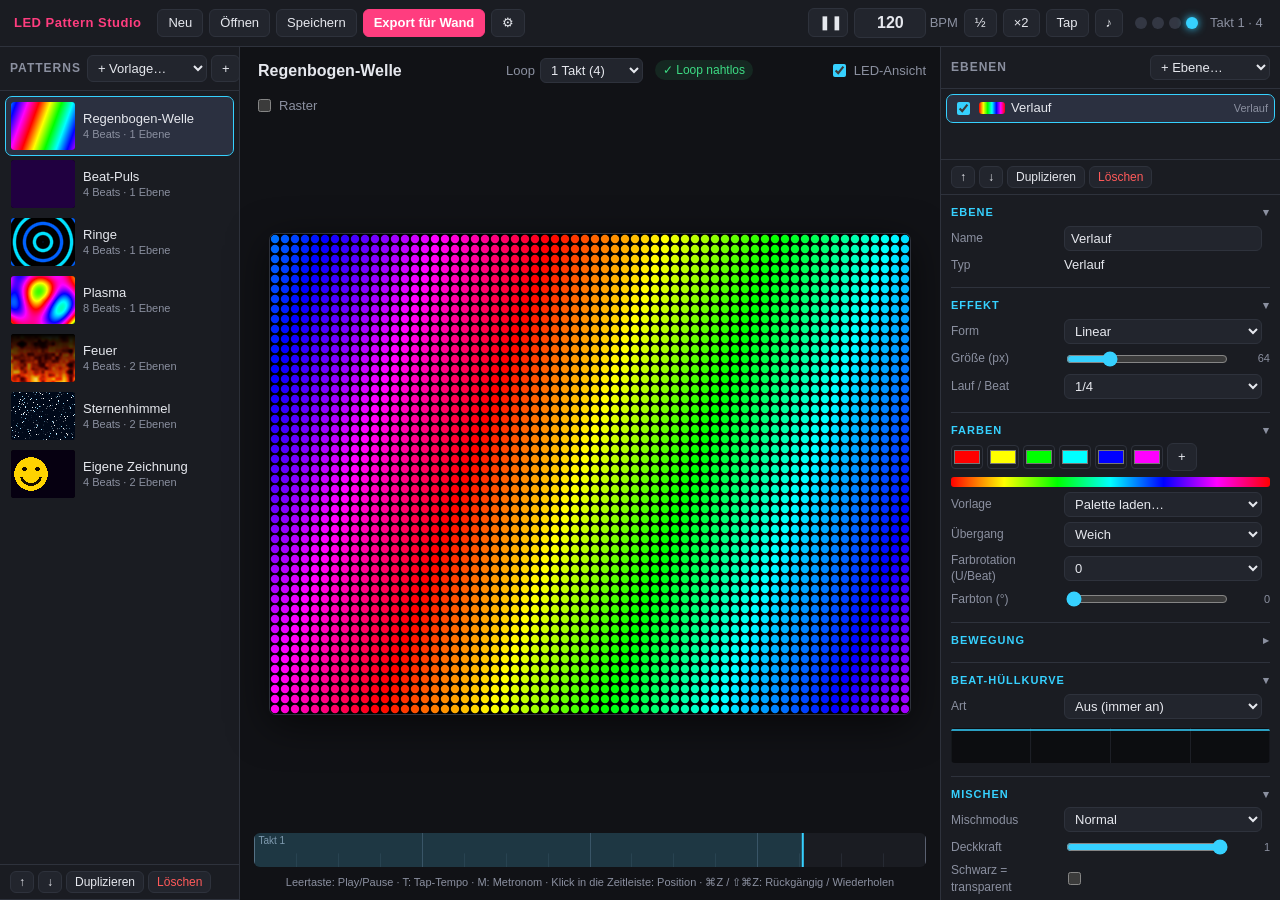
==== pattern-studio/index.html @ 5347a27d "Pattern Studio: macOS-Editor für 64x48 LED-Patterns mit BPM-Vorschau Browser-basierter Editor (ohne " ====
<!doctype html>
<html lang="de">
<head>
  <meta charset="utf-8">
  <meta name="viewport" content="width=device-width, initial-scale=1">
  <title>LED Pattern Studio</title>
  <link rel="stylesheet" href="css/style.css">
</head>
<body>
  <header class="topbar">
    <div class="brand">LED&nbsp;Pattern&nbsp;Studio</div>
    <div class="file-actions">
      <button id="btnNew" title="Neues Projekt">Neu</button>
      <button id="btnOpen" title="Projekt öffnen (⌘O)">Öffnen</button>
      <button id="btnSave" title="Projekt speichern (⌘S)">Speichern</button>
      <button id="btnExport" class="accent" title="Alle Patterns für die Wand exportieren">Export für Wand</button>
      <button id="btnSettings" title="Projekteinstellungen">⚙</button>
      <input type="file" id="fileInput" accept=".json,.ledproj,application/json" hidden>
    </div>
    <div class="transport">
      <button id="btnPlay" class="play" title="Abspielen / Pause (Leertaste)">❚❚</button>
      <label class="bpm">
        <input id="bpmInput" type="number" min="20" max="300" step="0.1" value="120">
        <span>BPM</span>
      </label>
      <button id="btnHalf" title="Halbes Tempo">½</button>
      <button id="btnDouble" title="Doppeltes Tempo">×2</button>
      <button id="btnTap" title="Tempo tippen (T)">Tap</button>
      <button id="btnMetro" title="Metronom-Klick an/aus (M)">♪</button>
      <div class="beat-dots" id="beatDots"><i></i><i></i><i></i><i></i></div>
      <div class="position" id="position">1 · 1</div>
    </div>
  </header>

  <main class="layout">
    <aside class="panel library">
      <div class="panel-head">
        <h2>Patterns</h2>
        <div class="head-actions">
          <select id="presetSelect" title="Neues Pattern aus Vorlage"><option value="">+ Vorlage…</option></select>
          <button id="btnAddPattern" title="Leeres Pattern">+</button>
        </div>
      </div>
      <ul id="patternList" class="pattern-list"></ul>
      <div class="panel-foot">
        <button id="btnPatUp" title="Nach oben">↑</button>
        <button id="btnPatDown" title="Nach unten">↓</button>
        <button id="btnPatDup" title="Duplizieren">Duplizieren</button>
        <button id="btnPatDel" class="danger" title="Löschen">Löschen</button>
      </div>
    </aside>

    <section class="stage">
      <div class="stage-head">
        <input id="patternName" class="pattern-name" spellcheck="false">
        <label class="inline">Loop
          <select id="loopBeats">
            <option value="1">1 Beat</option><option value="2">2 Beats</option><option value="4">1 Takt (4)</option>
            <option value="8">2 Takte (8)</option><option value="16">4 Takte (16)</option><option value="32">8 Takte (32)</option>
          </select>
        </label>
        <span id="loopStatus" class="loop-status"></span>
        <div class="spacer"></div>
        <label class="inline"><input type="checkbox" id="ledLook" checked> LED-Ansicht</label>
        <label class="inline"><input type="checkbox" id="showGrid"> Raster</label>
      </div>

      <div id="drawBar" class="draw-bar" hidden>
        <div class="tools" id="drawTools">
          <button data-tool="pen" title="Stift (P)">✎ Stift</button>
          <button data-tool="erase" title="Radierer (E)">⌫ Radierer</button>
          <button data-tool="line" title="Linie (L)">／ Linie</button>
          <button data-tool="rect" title="Rechteck (R)">▭ Rechteck</button>
          <button data-tool="ellipse" title="Ellipse (O)">◯ Ellipse</button>
          <button data-tool="fill" title="Füllen (F)">▩ Füllen</button>
          <button data-tool="pick" title="Pipette (I)">⊙ Pipette</button>
        </div>
        <input type="color" id="drawColor" value="#ffffff" title="Zeichenfarbe">
        <label class="inline">Größe <select id="drawSize"><option>1</option><option>2</option><option>3</option><option>4</option><option>6</option></select></label>
        <label class="inline"><input type="checkbox" id="drawFilled"> gefüllt</label>
        <label class="inline"><input type="checkbox" id="drawMirror"> spiegeln</label>
        <button id="btnClearDraw" class="danger">Ebene leeren</button>
      </div>

      <div class="canvas-wrap" id="canvasWrap">
        <canvas id="preview"></canvas>
      </div>

      <div class="timeline-wrap">
        <canvas id="timeline" height="34"></canvas>
      </div>
      <div class="hint" id="stageHint">Leertaste: Play/Pause · T: Tap-Tempo · M: Metronom · Klick in die Zeitleiste: Position · ⌘Z / ⇧⌘Z: Rückgängig / Wiederholen</div>
    </section>

    <aside class="panel layers-panel">
      <div class="panel-head">
        <h2>Ebenen</h2>
        <div class="head-actions">
          <select id="addLayerSelect"><option value="">+ Ebene…</option></select>
        </div>
      </div>
      <ul id="layerList" class="layer-list"></ul>
      <div class="panel-foot">
        <button id="btnLayerUp" title="Nach oben">↑</button>
        <button id="btnLayerDown" title="Nach unten">↓</button>
        <button id="btnLayerDup" title="Duplizieren">Duplizieren</button>
        <button id="btnLayerDel" class="danger" title="Löschen">Löschen</button>
      </div>
      <div id="inspector" class="inspector"></div>
    </aside>
  </main>

  <dialog id="exportDialog">
    <form method="dialog">
      <h2>Export für die Wand</h2>
      <p class="muted">Alle Patterns werden auf eine Referenz-BPM gerendert und nach <b>Beat-Position</b> abgelegt. Der Pico&nbsp;2W bestimmt beim Abspielen die echte Geschwindigkeit: <code>frame = floor(beat · framesPerBeat) mod frameCount</code>.</p>
      <div class="grid2">
        <label>Referenz-BPM <input id="expBpm" type="number" min="20" max="300" step="0.1"></label>
        <label>FPS bei Referenz-BPM <input id="expFps" type="number" min="5" max="120" step="1" value="30"></label>
        <label>Pixelformat
          <select id="expFormat"><option value="rgb888">RGB888 (3 Byte/Pixel)</option><option value="rgb565">RGB565 (2 Byte/Pixel)</option></select>
        </label>
        <label>Frames pro Beat <output id="expFpb">–</output></label>
      </div>
      <div id="expSummary" class="exp-summary"></div>
      <progress id="expProgress" value="0" max="1" hidden></progress>
      <div class="dialog-actions">
        <button value="cancel">Abbrechen</button>
        <button id="btnExportJson" type="button">Projekt-JSON (parametrisch)</button>
        <button id="btnExportBank" type="button" class="accent">Bank exportieren (.lwb)</button>
      </div>
    </form>
  </dialog>

  <dialog id="settingsDialog">
    <form method="dialog">
      <h2>Projekteinstellungen</h2>
      <div class="grid2">
        <label>Projektname <input id="setName" type="text"></label>
        <label>Referenz-BPM <input id="setBpm" type="number" min="20" max="300" step="0.1"></label>
        <label>Breite (Pixel) <input id="setW" type="number" min="1" max="256"></label>
        <label>Höhe (Pixel) <input id="setH" type="number" min="1" max="256"></label>
      </div>
      <p class="muted">Eine kleine Wand hat 64 × 48 Pixel. Zeichnungen werden beim Ändern der Größe beschnitten bzw. aufgefüllt.</p>
      <div class="dialog-actions">
        <button value="cancel">Abbrechen</button>
        <button id="btnSettingsOk" value="ok" class="accent">Übernehmen</button>
      </div>
    </form>
  </dialog>

  <div id="toast" class="toast"></div>

  <script src="js/renderer.js"></script>
  <script src="js/presets.js"></script>
  <script src="js/app.js"></script>
</body>
</html>
---- pattern-studio/css/style.css ----
:root {
  --bg: #111216;
  --panel: #1a1c22;
  --panel2: #22252d;
  --line: #2e323c;
  --text: #e6e8ee;
  --muted: #8b90a0;
  --accent: #ff3d7f;
  --accent2: #36d1ff;
  --danger: #ff5a5a;
  --ok: #3ddc84;
  --warn: #ffb020;
  color-scheme: dark;
}

* { box-sizing: border-box; }
html, body { margin: 0; height: 100%; background: var(--bg); color: var(--text);
  font: 13px/1.35 -apple-system, BlinkMacSystemFont, "SF Pro Text", "Helvetica Neue", sans-serif; }
body { display: flex; flex-direction: column; overflow: hidden; user-select: none; -webkit-user-select: none; }

button, select, input { font: inherit; color: var(--text); }
button {
  background: var(--panel2); border: 1px solid var(--line); border-radius: 6px;
  padding: 4px 10px; cursor: pointer; white-space: nowrap;
}
button:hover { border-color: #4a5060; }
button.accent { background: var(--accent); border-color: var(--accent); color: #fff; font-weight: 600; }
button.danger { color: var(--danger); }
button.active { background: var(--accent2); border-color: var(--accent2); color: #000; }
select, input[type=number], input[type=text] {
  background: var(--panel2); border: 1px solid var(--line); border-radius: 6px; padding: 3px 6px;
}
input[type=number] { width: 70px; }
input[type=color] { width: 32px; height: 24px; padding: 0; border: 1px solid var(--line); border-radius: 4px; background: none; cursor: pointer; }
input[type=range] { width: 100%; accent-color: var(--accent2); }
input[type=checkbox] { accent-color: var(--accent2); }
label.inline { display: inline-flex; align-items: center; gap: 5px; color: var(--muted); }

/* ---------- top bar */
.topbar {
  display: flex; align-items: center; gap: 16px; padding: 8px 14px;
  background: var(--panel); border-bottom: 1px solid var(--line); flex-wrap: wrap;
}
.brand { font-weight: 700; letter-spacing: .5px; color: var(--accent); }
.file-actions, .transport { display: flex; align-items: center; gap: 6px; }
.transport { margin-left: auto; }
.play { width: 40px; font-size: 14px; }
.bpm { display: inline-flex; align-items: center; gap: 4px; color: var(--muted); }
.bpm input { width: 72px; font-size: 16px; font-weight: 600; text-align: right; }
.beat-dots { display: flex; gap: 5px; margin: 0 6px; }
.beat-dots i { width: 12px; height: 12px; border-radius: 50%; background: #333743; transition: background .05s; }
.beat-dots i.on { background: var(--accent2); box-shadow: 0 0 8px var(--accent2); }
.beat-dots i.on.down { background: var(--accent); box-shadow: 0 0 8px var(--accent); }
.position { font-variant-numeric: tabular-nums; min-width: 56px; color: var(--muted); }

/* ---------- layout */
.layout { flex: 1; display: grid; grid-template-columns: 240px 1fr 340px; min-height: 0; }
.panel { background: var(--panel); display: flex; flex-direction: column; min-height: 0; }
.library { border-right: 1px solid var(--line); }
.layers-panel { border-left: 1px solid var(--line); }
.panel-head { display: flex; align-items: center; justify-content: space-between; padding: 8px 10px; border-bottom: 1px solid var(--line); gap: 6px; }
.panel-head h2 { font-size: 12px; text-transform: uppercase; letter-spacing: 1px; color: var(--muted); margin: 0; }
.head-actions { display: flex; gap: 4px; }
.head-actions select { max-width: 120px; }
.panel-foot { display: flex; gap: 4px; padding: 6px 10px; border-bottom: 1px solid var(--line); border-top: 1px solid var(--line); flex-wrap: wrap; }
.panel-foot button { padding: 2px 8px; font-size: 12px; }

.pattern-list { list-style: none; margin: 0; padding: 6px; overflow-y: auto; flex: 1; }
.pattern-list li { display: flex; align-items: center; gap: 8px; padding: 5px; border-radius: 6px; cursor: pointer; }
.pattern-list li:hover { background: var(--panel2); }
.pattern-list li.sel { background: #2b3040; outline: 1px solid var(--accent2); }
.pattern-list canvas { width: 64px; height: 48px; border-radius: 3px; background: #000; image-rendering: pixelated; flex: none; }
.pattern-list .meta { min-width: 0; }
.pattern-list .name { overflow: hidden; text-overflow: ellipsis; white-space: nowrap; }
.pattern-list .sub { color: var(--muted); font-size: 11px; }

/* ---------- stage */
.stage { display: flex; flex-direction: column; min-width: 0; min-height: 0; padding: 10px 14px; gap: 8px; }
.stage-head { display: flex; align-items: center; gap: 12px; flex-wrap: wrap; }
.spacer { flex: 1; }
.pattern-name { font-size: 16px; font-weight: 600; background: transparent !important; border-color: transparent !important; width: 240px; }
.pattern-name:focus { border-color: var(--line) !important; background: var(--panel2) !important; }
.loop-status { font-size: 12px; padding: 2px 8px; border-radius: 10px; }
.loop-status.ok { color: var(--ok); background: rgba(61, 220, 132, .1); }
.loop-status.warn { color: var(--warn); background: rgba(255, 176, 32, .12); cursor: help; }
.canvas-wrap { flex: 1; display: flex; align-items: center; justify-content: center; min-height: 0; }
#preview { background: #000; border-radius: 6px; box-shadow: 0 0 0 1px var(--line), 0 10px 40px rgba(0,0,0,.6); image-rendering: pixelated; }
#preview.drawing { cursor: crosshair; }
.timeline-wrap { height: 34px; }
#timeline { width: 100%; height: 34px; cursor: pointer; border-radius: 6px; }
.hint { color: var(--muted); font-size: 11px; text-align: center; }
.draw-bar { display: flex; align-items: center; gap: 10px; flex-wrap: wrap; background: var(--panel); border: 1px solid var(--line); padding: 6px 8px; border-radius: 8px; }
.draw-bar[hidden] { display: none; }
.draw-bar .tools { display: flex; gap: 3px; }
.draw-bar .tools button { padding: 3px 7px; }

/* ---------- layers */
.layer-list { list-style: none; margin: 0; padding: 6px; max-height: 32%; min-height: 70px; overflow-y: auto; flex: none; }
.layer-list li { display: flex; align-items: center; gap: 6px; padding: 4px 6px; border-radius: 6px; cursor: pointer; }
.layer-list li:hover { background: var(--panel2); }
.layer-list li.sel { background: #2b3040; outline: 1px solid var(--accent2); }
.layer-list li.off .lname { opacity: .4; text-decoration: line-through; }
.layer-list .lname { flex: 1; overflow: hidden; text-overflow: ellipsis; white-space: nowrap; }
.layer-list .ltype { color: var(--muted); font-size: 11px; }
.layer-list .swatch { width: 26px; height: 12px; border-radius: 3px; flex: none; }

.inspector { overflow-y: auto; flex: 1; padding: 0 10px 20px; }
.inspector .empty { color: var(--muted); padding: 20px 4px; }
.section { border-bottom: 1px solid var(--line); padding: 8px 0; }
.section > h3 { margin: 2px 0 6px; font-size: 11px; text-transform: uppercase; letter-spacing: 1px; color: var(--accent2); cursor: pointer; display: flex; justify-content: space-between; }
.section.collapsed > :not(h3) { display: none; }
.section.collapsed > h3::after { content: '▸'; }
.section > h3::after { content: '▾'; color: var(--muted); }
.row { display: grid; grid-template-columns: 105px 1fr auto; align-items: center; gap: 8px; margin: 5px 0; }
.row > span.lbl { color: var(--muted); font-size: 12px; }
.row > .val { font-variant-numeric: tabular-nums; font-size: 11px; color: var(--muted); min-width: 36px; text-align: right; }
.row select, .row input[type=text] { width: 100%; }
.palette { display: flex; flex-wrap: wrap; gap: 4px; align-items: center; }
.palette .sw { position: relative; }
.palette .sw button.x { position: absolute; top: -6px; right: -6px; width: 14px; height: 14px; padding: 0; border-radius: 50%; font-size: 9px; line-height: 12px; display: none; }
.palette .sw:hover button.x { display: block; }
.palette-bar { height: 10px; border-radius: 3px; margin: 6px 0 2px; }

/* ---------- dialogs */
dialog { background: var(--panel); color: var(--text); border: 1px solid var(--line); border-radius: 12px; padding: 18px 22px; width: 560px; max-width: 95vw; }
dialog::backdrop { background: rgba(0,0,0,.6); }
dialog h2 { margin: 0 0 8px; font-size: 16px; }
.muted { color: var(--muted); }
.grid2 { display: grid; grid-template-columns: 1fr 1fr; gap: 10px 16px; margin: 12px 0; }
.grid2 label { display: flex; flex-direction: column; gap: 4px; color: var(--muted); font-size: 12px; }
.grid2 input, .grid2 select { width: 100%; }
.exp-summary { background: var(--panel2); border-radius: 8px; padding: 8px 10px; font-size: 12px; max-height: 220px; overflow-y: auto; }
.exp-summary table { width: 100%; border-collapse: collapse; }
.exp-summary td { padding: 2px 4px; }
.exp-summary td.r { text-align: right; font-variant-numeric: tabular-nums; }
.exp-summary .tot { border-top: 1px solid var(--line); font-weight: 600; }
.exp-summary .warn { color: var(--warn); }
progress { width: 100%; margin-top: 10px; accent-color: var(--accent); }
.dialog-actions { display: flex; justify-content: flex-end; gap: 8px; margin-top: 14px; flex-wrap: wrap; }
code { background: var(--panel2); padding: 1px 4px; border-radius: 4px; font-size: 12px; }

.toast { position: fixed; bottom: 20px; left: 50%; transform: translateX(-50%) translateY(30px); background: #2b3040; border: 1px solid var(--line);
  padding: 8px 16px; border-radius: 8px; opacity: 0; transition: all .25s; pointer-events: none; z-index: 10; }
.toast.show { opacity: 1; transform: translateX(-50%) translateY(0); }
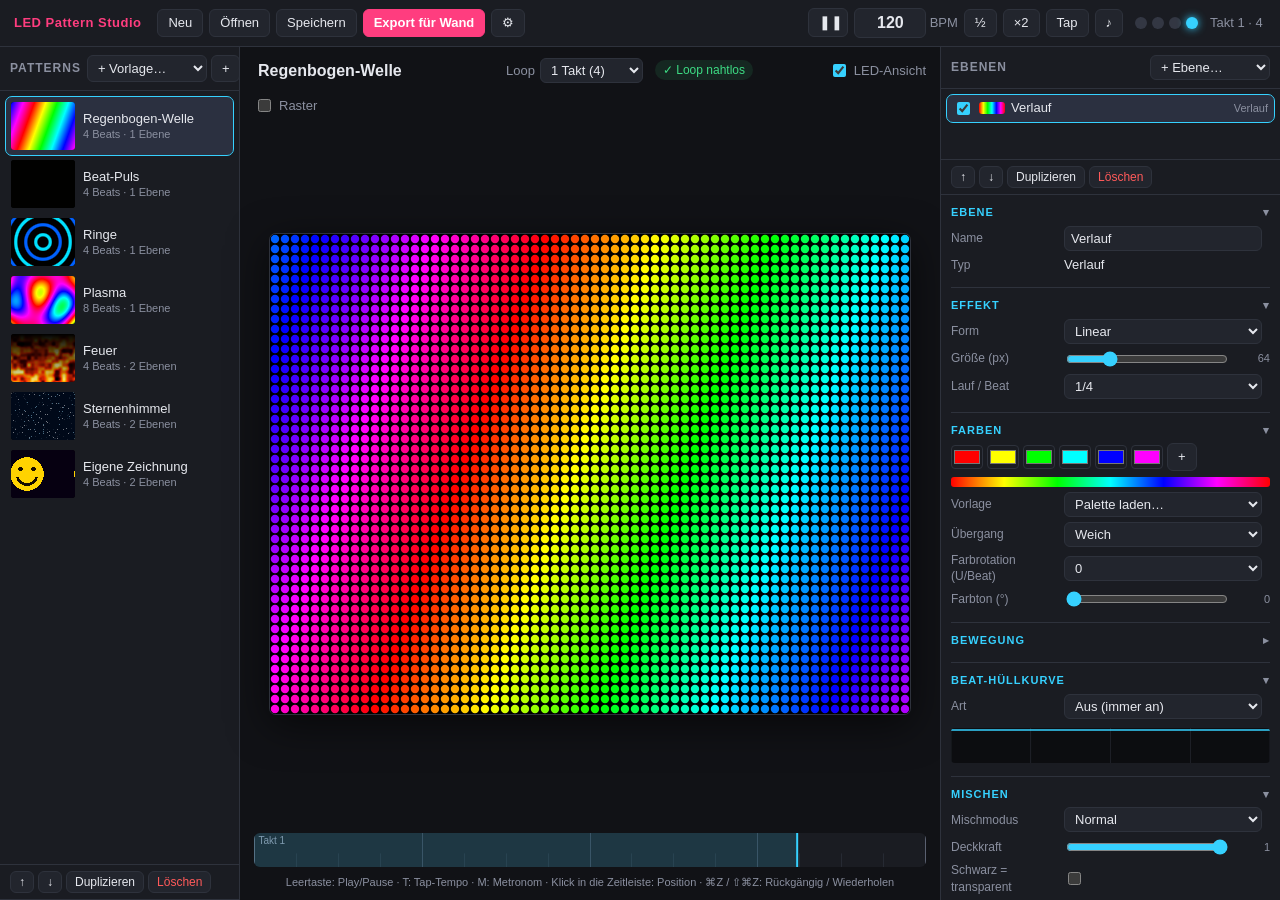
==== commit d5108758: "Mac-App mit DMG und eingebautem Updater - mac-app/: native Swift-App (WKWebView) um das Pattern Stud" ====
--- a/pattern-studio/index.html
+++ b/pattern-studio/index.html
@@ -15,6 +15,7 @@
       <button id="btnSave" title="Projekt speichern (⌘S)">Speichern</button>
       <button id="btnExport" class="accent" title="Alle Patterns für die Wand exportieren">Export für Wand</button>
       <button id="btnSettings" title="Projekteinstellungen">⚙</button>
+      <button id="btnUpdate" title="Nach Updates suchen" hidden>↻</button>
       <input type="file" id="fileInput" accept=".json,.ledproj,application/json" hidden>
     </div>
     <div class="transport">
@@ -142,9 +143,28 @@
         <label>Höhe (Pixel) <input id="setH" type="number" min="1" max="256"></label>
       </div>
       <p class="muted">Eine kleine Wand hat 64 × 48 Pixel. Zeichnungen werden beim Ändern der Größe beschnitten bzw. aufgefüllt.</p>
+      <p class="muted native-only" id="appVersion"></p>
       <div class="dialog-actions">
         <button value="cancel">Abbrechen</button>
         <button id="btnSettingsOk" value="ok" class="accent">Übernehmen</button>
+      </div>
+    </form>
+  </dialog>
+
+  <dialog id="updateDialog">
+    <form method="dialog">
+      <h2>Updates</h2>
+      <p>Installiert: <b>LED Pattern Studio <span id="updCurrent"></span></b></p>
+      <p id="updStatus" class="upd-status"></p>
+      <progress id="updProgress" value="0" max="1" hidden></progress>
+      <pre id="updNotes" class="upd-notes" hidden></pre>
+      <p id="updLast" class="muted" style="font-size:12px"></p>
+      <label class="inline"><input type="checkbox" id="updAuto"> Automatisch nach Updates suchen</label>
+      <div class="dialog-actions">
+        <button id="btnUpdRelease" type="button">Auf GitHub ansehen</button>
+        <button id="btnUpdCheck" type="button">Nach Updates suchen</button>
+        <button value="close">Schließen</button>
+        <button id="btnUpdInstall" type="button" class="accent" hidden>Jetzt installieren</button>
       </div>
     </form>
   </dialog>
--- a/pattern-studio/css/style.css
+++ b/pattern-studio/css/style.css
@@ -142,3 +142,11 @@
 .toast { position: fixed; bottom: 20px; left: 50%; transform: translateX(-50%) translateY(30px); background: #2b3040; border: 1px solid var(--line);
   padding: 8px 16px; border-radius: 8px; opacity: 0; transition: all .25s; pointer-events: none; z-index: 10; }
 .toast.show { opacity: 1; transform: translateX(-50%) translateY(0); }
+
+/* ---------- updates / Mac-App */
+.native-only { display: none; }
+body.native .native-only { display: block; }
+.upd-status { font-weight: 600; }
+.upd-notes { background: var(--panel2); border-radius: 8px; padding: 8px 10px; max-height: 220px; overflow-y: auto;
+  white-space: pre-wrap; font: 12px/1.4 -apple-system, BlinkMacSystemFont, sans-serif; user-select: text; -webkit-user-select: text; }
+#btnUpdate[hidden] { display: none; }
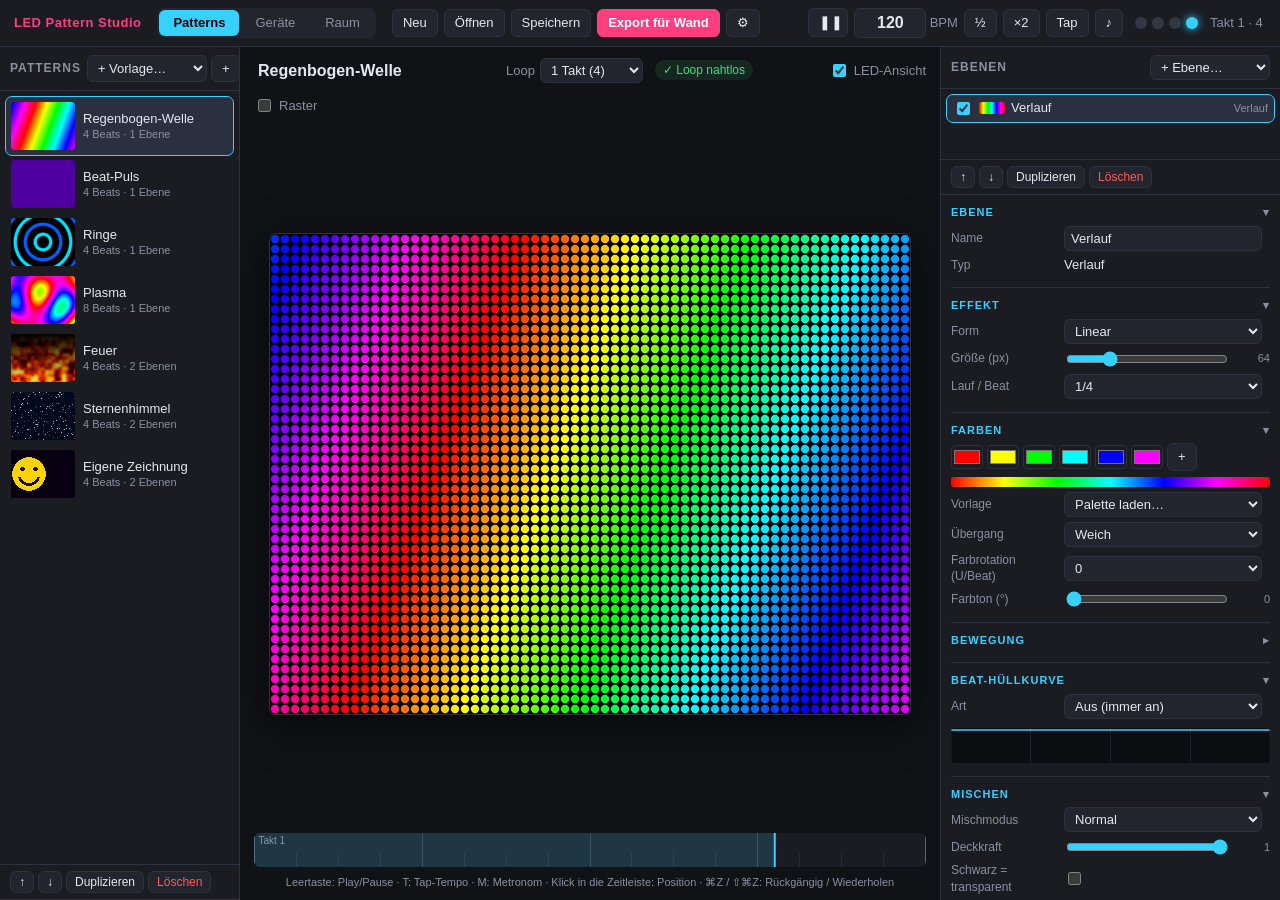
==== commit 23f7921e: "Empfänger-Firmware für den RP2040 Zero, Geräte-Verwaltung und 3D-Raum in der App Firmware (firmware/" ====
--- a/pattern-studio/index.html
+++ b/pattern-studio/index.html
@@ -9,6 +9,11 @@
 <body>
   <header class="topbar">
     <div class="brand">LED&nbsp;Pattern&nbsp;Studio</div>
+    <nav class="tabs" id="tabs">
+      <button data-view="patterns" class="on">Patterns</button>
+      <button data-view="devices">Geräte <span id="deviceBadge" class="badge" hidden></span></button>
+      <button data-view="room">Raum</button>
+    </nav>
     <div class="file-actions">
       <button id="btnNew" title="Neues Projekt">Neu</button>
       <button id="btnOpen" title="Projekt öffnen (⌘O)">Öffnen</button>
@@ -33,7 +38,7 @@
     </div>
   </header>
 
-  <main class="layout">
+  <main class="layout view" id="patternsView">
     <aside class="panel library">
       <div class="panel-head">
         <h2>Patterns</h2>
@@ -108,6 +113,51 @@
         <button id="btnLayerDel" class="danger" title="Löschen">Löschen</button>
       </div>
       <div id="inspector" class="inspector"></div>
+    </aside>
+  </main>
+
+  <main class="view devices-view" id="devicesView" hidden>
+    <aside class="panel">
+      <div class="panel-head"><h2>Angeschlossen</h2><button id="btnDevRescan" title="Neu suchen">↻</button></div>
+      <ul id="deviceList" class="device-list"></ul>
+      <div class="panel-foot muted" id="fwInfo" style="font-size:11px"></div>
+    </aside>
+    <section class="device-detail" id="deviceDetail"></section>
+  </main>
+
+  <main class="view room-view" id="roomView" hidden>
+    <aside class="panel">
+      <div class="panel-head"><h2>Raum</h2></div>
+      <div class="room-settings" id="roomSettings"></div>
+      <div class="panel-head"><h2>Wände</h2>
+        <div class="head-actions"><button id="btnWallAdd" title="Wand hinzufügen">+</button></div>
+      </div>
+      <ul id="wallList" class="wall-list"></ul>
+      <div class="panel-foot">
+        <button id="btnWallDup">Duplizieren</button>
+        <button id="btnWallDel" class="danger">Löschen</button>
+      </div>
+    </aside>
+    <section class="room-stage">
+      <div class="room-toolbar">
+        <div class="seg" id="tfMode">
+          <button data-mode="translate" class="on" title="Verschieben (W)">✥ Verschieben</button>
+          <button data-mode="rotate" title="Drehen (E)">⟳ Drehen</button>
+        </div>
+        <label class="inline"><input type="checkbox" id="roomSnap" checked> Einrasten (5 cm / 15°)</label>
+        <div class="spacer"></div>
+        <div class="seg" id="camViews">
+          <button data-cam="persp">Perspektive</button>
+          <button data-cam="front">Vorne</button>
+          <button data-cam="top">Oben</button>
+        </div>
+      </div>
+      <div class="room-canvas-wrap" id="roomWrap"><canvas id="roomCanvas"></canvas></div>
+      <div class="hint">Ziehen: drehen · Rechtsklick/zwei Finger: verschieben · Scrollen: zoomen · Klick auf eine Wand: auswählen</div>
+    </section>
+    <aside class="panel">
+      <div class="panel-head"><h2>Ausgewählte Wand</h2></div>
+      <div id="wallInspector" class="inspector"></div>
     </aside>
   </main>
 
@@ -173,6 +223,13 @@
 
   <script src="js/renderer.js"></script>
   <script src="js/presets.js"></script>
+  <script src="js/protocol.js"></script>
+  <script src="js/setup.js"></script>
+  <script src="js/vendor/three.min.js"></script>
+  <script src="js/vendor/OrbitControls.js"></script>
+  <script src="js/vendor/TransformControls.js"></script>
   <script src="js/app.js"></script>
+  <script src="js/devices.js"></script>
+  <script src="js/room.js"></script>
 </body>
 </html>
--- a/pattern-studio/css/style.css
+++ b/pattern-studio/css/style.css
@@ -150,3 +150,61 @@
 .upd-notes { background: var(--panel2); border-radius: 8px; padding: 8px 10px; max-height: 220px; overflow-y: auto;
   white-space: pre-wrap; font: 12px/1.4 -apple-system, BlinkMacSystemFont, sans-serif; user-select: text; -webkit-user-select: text; }
 #btnUpdate[hidden] { display: none; }
+
+/* ---------- tabs / views */
+.tabs { display: flex; gap: 2px; background: var(--panel2); border-radius: 8px; padding: 2px; }
+.tabs button { border: 0; background: transparent; padding: 4px 14px; border-radius: 6px; color: var(--muted); }
+.tabs button.on { background: var(--accent2); color: #000; font-weight: 600; }
+.badge { display: inline-block; min-width: 16px; padding: 0 4px; border-radius: 8px; background: var(--accent); color: #fff; font-size: 10px; line-height: 16px; }
+.badge[hidden] { display: none; }
+.view[hidden] { display: none !important; }
+.seg { display: inline-flex; gap: 2px; }
+.seg button.on { background: var(--accent2); border-color: var(--accent2); color: #000; }
+
+/* ---------- devices */
+.devices-view { flex: 1; display: grid; grid-template-columns: 300px 1fr; min-height: 0; }
+.devices-view > .panel { border-right: 1px solid var(--line); }
+.device-list { list-style: none; margin: 0; padding: 8px; overflow-y: auto; flex: 1; }
+.device-list li { padding: 10px; border-radius: 8px; border: 1px solid var(--line); margin-bottom: 8px; cursor: pointer; background: var(--panel2); }
+.device-list li.sel { outline: 1px solid var(--accent2); border-color: var(--accent2); }
+.device-list .dname { font-weight: 600; }
+.device-list .dsub { color: var(--muted); font-size: 11px; margin-top: 2px; }
+.device-list .dact { margin-top: 8px; display: flex; gap: 6px; flex-wrap: wrap; }
+.device-list .empty { border: 1px dashed var(--line); background: none; cursor: default; color: var(--muted); }
+.pill { display: inline-block; font-size: 10px; padding: 1px 6px; border-radius: 8px; margin-left: 6px; vertical-align: middle; }
+.pill.ok { background: rgba(61,220,132,.15); color: var(--ok); }
+.pill.warn { background: rgba(255,176,32,.15); color: var(--warn); }
+.pill.info { background: rgba(54,209,255,.15); color: var(--accent2); }
+.device-detail { overflow-y: auto; padding: 16px 24px 40px; }
+.device-detail h1 { font-size: 20px; margin: 0 0 4px; }
+.device-detail .card { background: var(--panel); border: 1px solid var(--line); border-radius: 10px; padding: 12px 16px; margin: 14px 0; max-width: 860px; }
+.device-detail .card h3 { margin: 0 0 10px; font-size: 12px; text-transform: uppercase; letter-spacing: 1px; color: var(--accent2); }
+.device-detail .row { grid-template-columns: 170px minmax(0, 320px) auto; }
+.device-detail .actions { display: flex; gap: 8px; flex-wrap: wrap; margin-top: 10px; }
+.panel-table { border-collapse: collapse; margin: 6px 0; }
+.panel-table td, .panel-table th { padding: 3px 6px; text-align: left; font-size: 12px; }
+.panel-table th { color: var(--muted); font-weight: normal; }
+.panel-table input[type=number] { width: 60px; }
+.panel-diagram { background: #000; border-radius: 6px; margin-top: 8px; }
+.wiring { border-collapse: collapse; font-size: 12px; }
+.wiring td { padding: 2px 10px 2px 0; }
+.wiring td:first-child { color: var(--muted); }
+.wiring-grid { display: flex; gap: 40px; flex-wrap: wrap; }
+
+/* ---------- room */
+.room-view { flex: 1; display: grid; grid-template-columns: 240px 1fr 320px; min-height: 0; }
+.room-view > .panel:first-child { border-right: 1px solid var(--line); }
+.room-view > .panel:last-child { border-left: 1px solid var(--line); }
+.room-settings { padding: 6px 10px 10px; border-bottom: 1px solid var(--line); }
+.room-settings .row, #wallInspector .row { grid-template-columns: 90px 1fr auto; }
+.wall-list { list-style: none; margin: 0; padding: 6px; overflow-y: auto; flex: 1; }
+.wall-list li { padding: 6px 8px; border-radius: 6px; cursor: pointer; display: flex; justify-content: space-between; gap: 6px; }
+.wall-list li:hover { background: var(--panel2); }
+.wall-list li.sel { background: #2b3040; outline: 1px solid var(--accent2); }
+.wall-list .addr { color: var(--muted); font-size: 11px; }
+.room-stage { display: flex; flex-direction: column; min-width: 0; min-height: 0; padding: 10px 14px; gap: 8px; }
+.room-toolbar { display: flex; align-items: center; gap: 12px; flex-wrap: wrap; }
+.room-canvas-wrap { flex: 1; min-height: 0; position: relative; border-radius: 8px; overflow: hidden; box-shadow: 0 0 0 1px var(--line); }
+#roomCanvas { width: 100%; height: 100%; display: block; }
+.xyz { display: grid; grid-template-columns: repeat(3, 1fr); gap: 4px; }
+.xyz input { width: 100%; }
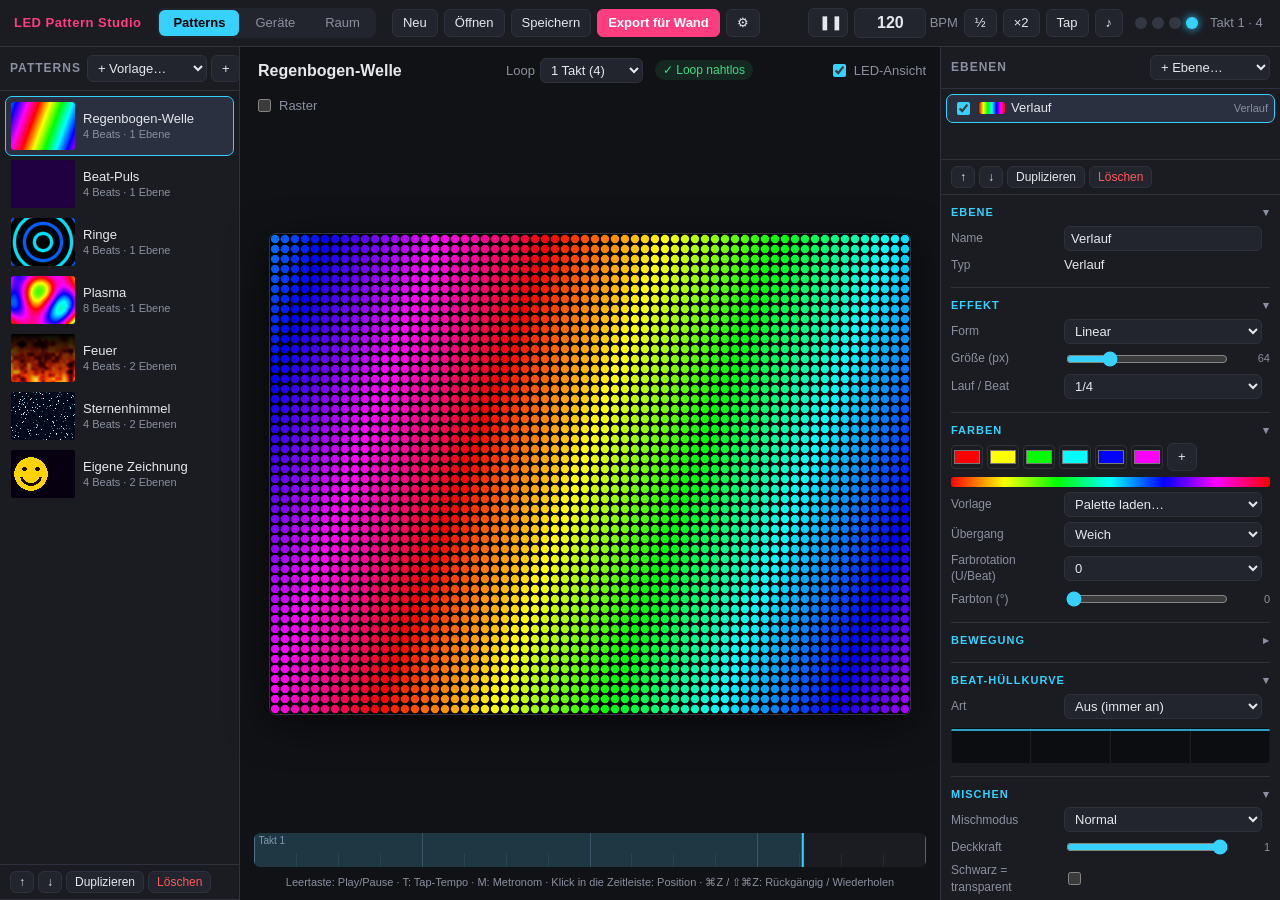
==== commit a26b974b: "Ableton Link über Carabiner: App liest BPM und Beat und steuert die Pico 2W - mac-app/Sources/Carabi" ====
--- a/pattern-studio/index.html
+++ b/pattern-studio/index.html
@@ -33,6 +33,7 @@
       <button id="btnDouble" title="Doppeltes Tempo">×2</button>
       <button id="btnTap" title="Tempo tippen (T)">Tap</button>
       <button id="btnMetro" title="Metronom-Klick an/aus (M)">♪</button>
+      <button id="btnLink" title="Tempo und Beat von Ableton Link (über das Carabiner-Fenster)" hidden>Link</button>
       <div class="beat-dots" id="beatDots"><i></i><i></i><i></i><i></i></div>
       <div class="position" id="position">1 · 1</div>
     </div>
@@ -231,5 +232,6 @@
   <script src="js/app.js"></script>
   <script src="js/devices.js"></script>
   <script src="js/room.js"></script>
+  <script src="js/link.js"></script>
 </body>
 </html>
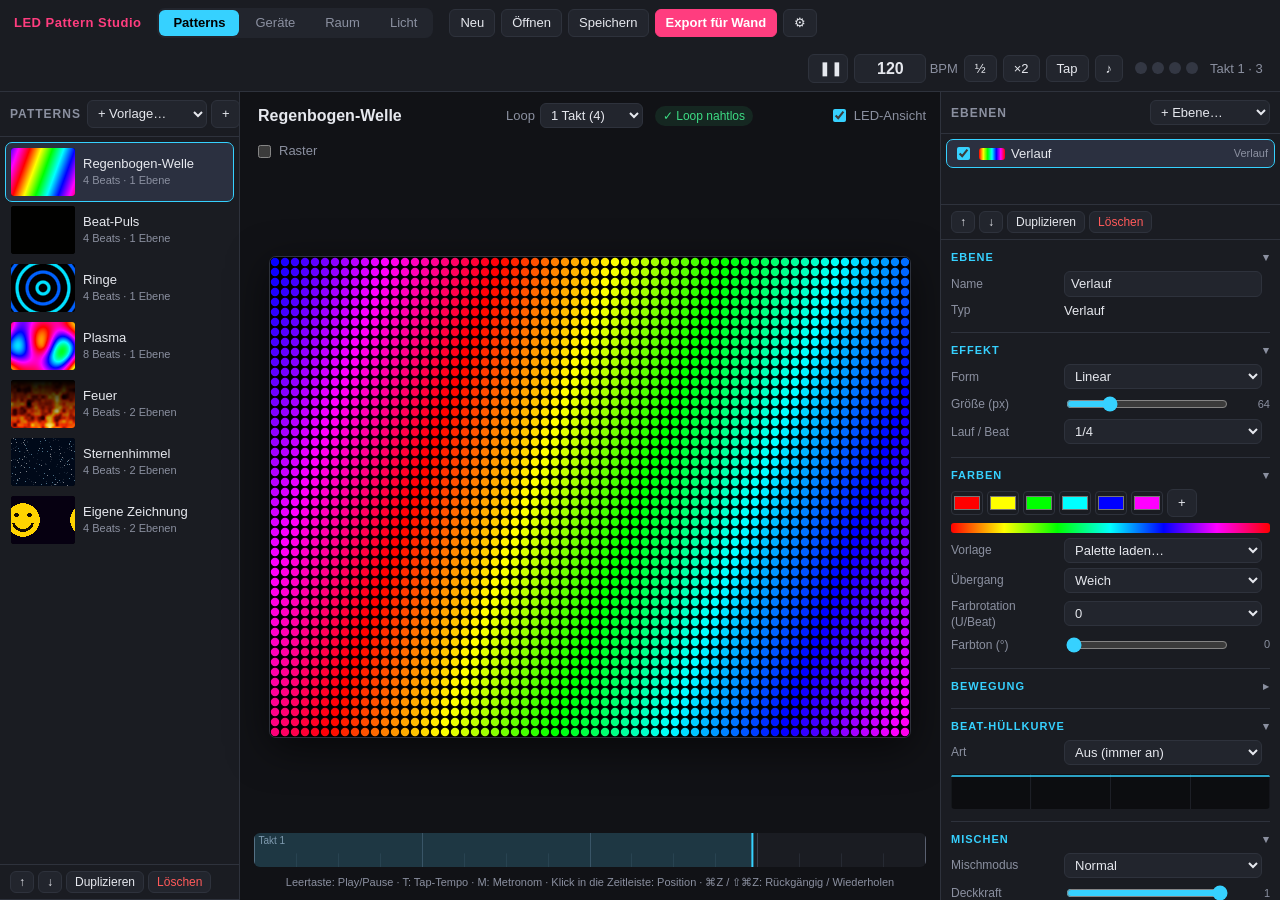
==== commit e07caeec: "Neuer Tab „Licht“: 64×48-Wand, Relais-Rig und HUB75-Wand per WLAN (v1.4.0) Übernimmt die Python-App " ====
--- a/pattern-studio/index.html
+++ b/pattern-studio/index.html
@@ -13,6 +13,7 @@
       <button data-view="patterns" class="on">Patterns</button>
       <button data-view="devices">Geräte <span id="deviceBadge" class="badge" hidden></span></button>
       <button data-view="room">Raum</button>
+      <button data-view="lights">Licht <span id="lightsBadge" class="badge" hidden></span></button>
     </nav>
     <div class="file-actions">
       <button id="btnNew" title="Neues Projekt">Neu</button>
@@ -162,6 +163,10 @@
     </aside>
   </main>
 
+  <main class="view lights-view" id="lightsView" hidden>
+    <section class="device-detail lights-detail" id="lightsDetail"></section>
+  </main>
+
   <dialog id="exportDialog">
     <form method="dialog">
       <h2>Export für die Wand</h2>
@@ -233,5 +238,6 @@
   <script src="js/devices.js"></script>
   <script src="js/room.js"></script>
   <script src="js/link.js"></script>
+  <script src="js/lights.js"></script>
 </body>
 </html>
--- a/pattern-studio/css/style.css
+++ b/pattern-studio/css/style.css
@@ -208,3 +208,23 @@
 #roomCanvas { width: 100%; height: 100%; display: block; }
 .xyz { display: grid; grid-template-columns: repeat(3, 1fr); gap: 4px; }
 .xyz input { width: 100%; }
+
+/* ---------- licht */
+.lights-view { flex: 1; display: flex; min-height: 0; }
+.lights-detail { flex: 1; }
+.lights-detail .card { max-width: 980px; }
+.lights-detail .row { grid-template-columns: 170px minmax(0, 1fr) auto; }
+.light-msg { font: 11px/1.4 ui-monospace, Menlo, monospace; color: var(--muted); word-break: break-all; user-select: text; -webkit-user-select: text; }
+.light-dev { border: 1px solid var(--line); border-radius: 8px; background: var(--panel2); padding: 10px 12px; margin: 10px 0; }
+.light-dev-head { display: flex; align-items: center; gap: 6px; margin-bottom: 4px; }
+.light-dev-head .spacer { flex: 1; }
+.grid-lbl { color: var(--muted); font-size: 11px; text-transform: uppercase; letter-spacing: .5px; margin: 12px 0 5px; }
+.pat-grid { display: grid; grid-template-columns: repeat(8, minmax(0, 1fr)); gap: 4px; }
+.pat-grid button { overflow: hidden; text-overflow: ellipsis; text-align: left; padding: 6px 8px; font-size: 12px; }
+.pat-grid button b { color: var(--muted); font-weight: 600; margin-right: 2px; }
+.pat-grid button.on { background: var(--accent); border-color: var(--accent); color: #fff; }
+.pat-grid button.on b { color: #fff; }
+.pat-grid button.next { border-color: var(--accent); }
+.pat-grid.small button { padding: 3px 6px; font-size: 11px; }
+.dest-table input[type=text] { font-size: 12px; }
+@media (max-width: 900px) { .pat-grid { grid-template-columns: repeat(4, minmax(0, 1fr)); } }
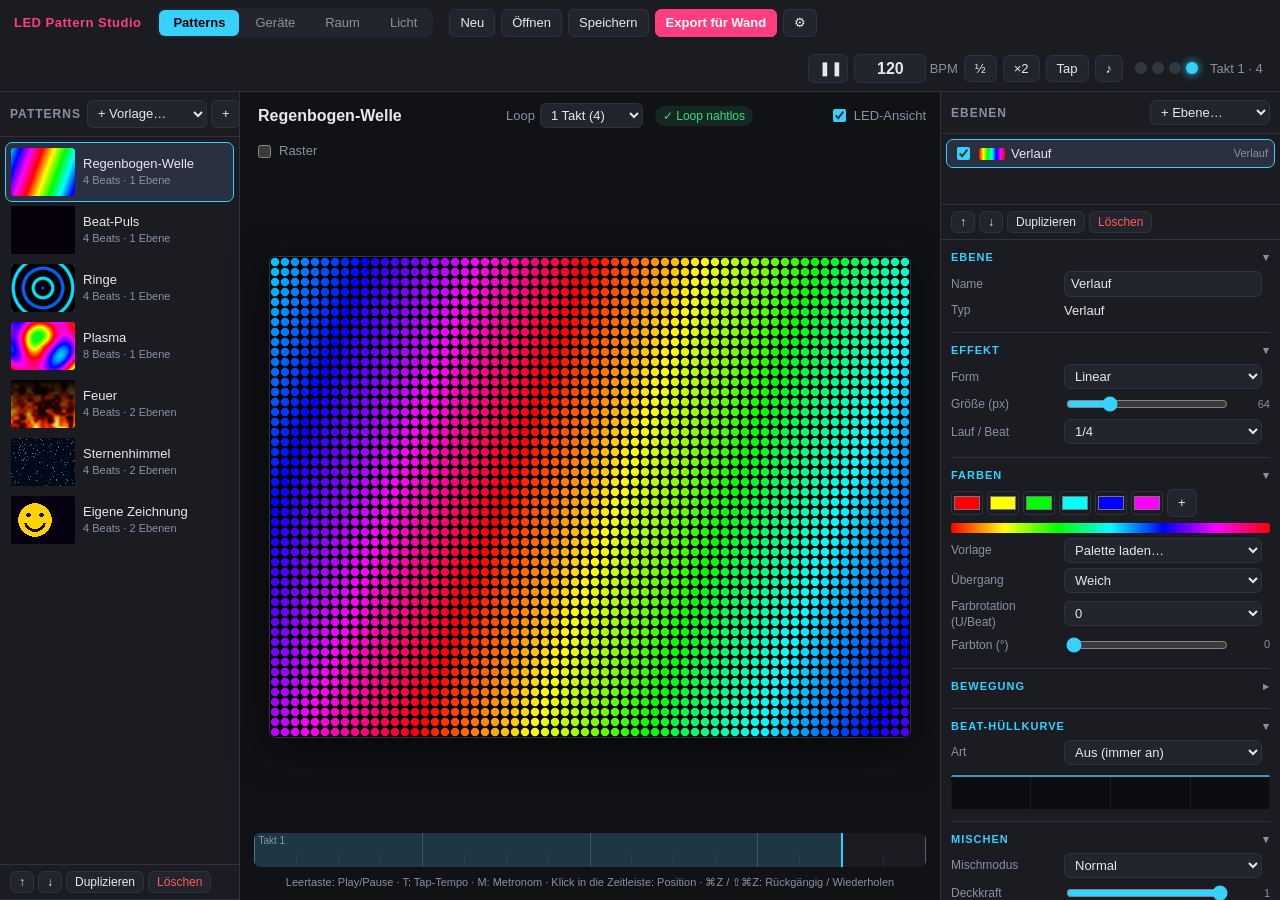
==== commit 33b356f1: "Debug-Schalter im Tab Geräte blendet Diagnose-Funktionen ein/aus Pin-Test, Handtest, Signale/Bildspe" ====
--- a/pattern-studio/index.html
+++ b/pattern-studio/index.html
@@ -120,7 +120,7 @@
 
   <main class="view devices-view" id="devicesView" hidden>
     <aside class="panel">
-      <div class="panel-head"><h2>Angeschlossen</h2><button id="btnDevRescan" title="Neu suchen">↻</button></div>
+      <div class="panel-head"><h2>Angeschlossen</h2><div class="head-actions"><button id="btnDebug">Debug</button><button id="btnDevRescan" title="Neu suchen">↻</button></div></div>
       <ul id="deviceList" class="device-list"></ul>
       <div class="panel-foot muted" id="fwInfo" style="font-size:11px"></div>
     </aside>
--- a/pattern-studio/css/style.css
+++ b/pattern-studio/css/style.css
@@ -228,3 +228,19 @@
 .pat-grid.small button { padding: 3px 6px; font-size: 11px; }
 .dest-table input[type=text] { font-size: 12px; }
 @media (max-width: 900px) { .pat-grid { grid-template-columns: repeat(4, minmax(0, 1fr)); } }
+.beat-live { display: flex; align-items: center; gap: 18px; margin: 2px 0 6px; flex-wrap: wrap; }
+.track-state { font-size: 16px; font-weight: 700; padding: 6px 14px; border-radius: 8px; min-width: 170px; text-align: center; }
+.track-state.on { background: rgba(61,220,132,.18); color: var(--ok); }
+.track-state.stop { background: rgba(255,176,32,.15); color: var(--warn); }
+.track-state.off { background: var(--panel2); color: var(--muted); }
+.beat-big { display: flex; gap: 6px; }
+.beat-big i { width: 34px; height: 34px; border-radius: 50%; display: grid; place-items: center; font-style: normal; font-weight: 700;
+  background: var(--panel2); color: var(--muted); border: 1px solid var(--line); transition: background .06s; }
+.beat-big i.one { border-color: var(--accent); }
+.beat-big i.cur { background: rgba(54,209,255,.35); color: #fff; }
+.beat-big i.hit { background: var(--accent2); color: #000; }
+.beat-big i.one.cur { background: rgba(255,61,127,.45); }
+.beat-big i.one.hit { background: var(--accent); color: #fff; }
+.bar-num { font-variant-numeric: tabular-nums; font-size: 14px; color: var(--text); }
+.sig-out { background: var(--panel2); border-radius: 6px; padding: 8px 10px; font: 11px/1.4 ui-monospace, Menlo, monospace; white-space: pre-wrap; user-select: text; -webkit-user-select: text; margin: 8px 0 0; }
+.sig-out:empty { display: none; }
